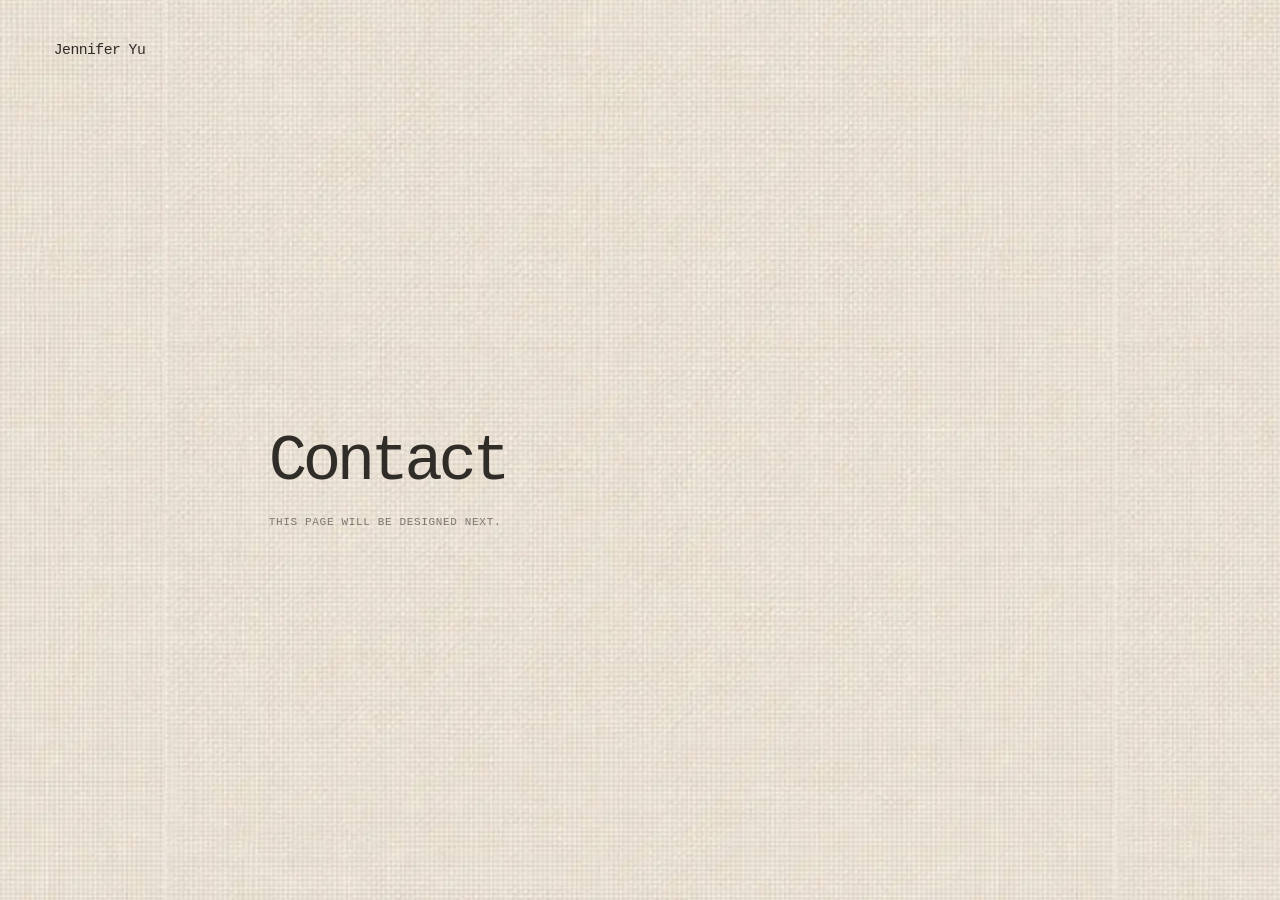
==== contact.html @ cc2c683f "Add files via upload" ====
<!doctype html>
<html lang="en">
<head>
  <meta charset="UTF-8">
  <meta name="viewport" content="width=device-width,initial-scale=1">
  <title>Contact — Jennifer Yu</title>
  <link rel="stylesheet" href="style.css?v=20260730-2">
  <style>.portfolio{opacity:1;transform:none;pointer-events:auto}.page-link{display:inline-block;text-decoration:none}</style>
</head>
<body>
  <main class="portfolio">
    <header class="site-header"><a class="wordmark page-link" href="about.html" aria-label="Return to Jennifer Yu's introduction">Jennifer Yu</a></header>
    <section class="placeholder-page" aria-labelledby="contact-title">
      <p class="placeholder-title" id="contact-title">Contact</p>
      <p class="placeholder-page__note">This page will be designed next.</p>
    </section>
  </main>
</body>
</html>
---- style.css ----
:root {
  --linen: #ede9df;
  --ink: #302d29;
  --hover: #75483f;
}

* {
  box-sizing: border-box;
}

html {
  scroll-behavior: smooth;
}

body {
  margin: 0;
  background: var(--linen);
  color: var(--ink);
  font-family: "Courier New", Courier, monospace;
}

button,
a {
  color: inherit;
}

.institution-link {
  text-decoration-line: underline;
  text-decoration-thickness: 1px;
  text-underline-offset: 3px;
  text-decoration-color: color-mix(in srgb, currentColor 42%, transparent);
  transition: color 220ms ease, text-decoration-color 220ms ease;
}

.institution-link:hover,
.institution-link:focus-visible {
  color: var(--hover);
  text-decoration-color: currentColor;
}

.institution-link:focus-visible {
  outline: 1px dotted var(--hover);
  outline-offset: 4px;
}

button {
  font: inherit;
}

.visually-hidden {
  position: absolute;
  width: 1px;
  height: 1px;
  padding: 0;
  margin: -1px;
  overflow: hidden;
  clip: rect(0, 0, 0, 0);
  white-space: nowrap;
  border: 0;
}

.cover {
  position: fixed;
  inset: 0;
  z-index: 10;
  overflow: hidden;
  background: #211d18;
  transition: opacity 800ms cubic-bezier(0.77, 0, 0.18, 1),
    visibility 800ms;
}

.cover.leaving {
  opacity: 0;
  visibility: hidden;
  pointer-events: none;
}

.cover-image {
  position: absolute;
  inset: -1px;
  background-image: url("images/jennifer-yu-cover.webp");
  background-position: center;
  background-repeat: no-repeat;
  background-size: cover;
  transform: scale(1.01);
  transition: transform 1.6s cubic-bezier(0.2, 0.7, 0, 1);
}

.cover:has(.label-button:hover) .cover-image,
.cover:has(.label-button:focus-visible) .cover-image {
  transform: scale(1.025);
}

.label-button {
  position: absolute;
  left: 50%;
  top: 50%;
  width: clamp(280px, 36vw, 620px);
  height: clamp(120px, 20vw, 270px);
  transform: translate(-50%, -50%);
  cursor: pointer;
  border: 0;
  background: transparent;
}

.label-button:focus-visible {
  outline: 1px solid rgba(255, 255, 255, 0.85);
  outline-offset: 8px;
}

.cover-hint {
  position: absolute;
  right: 24px;
  bottom: 19px;
  margin: 0;
  color: rgba(255, 255, 255, 0.68);
  font-size: 11px;
  letter-spacing: 0.08em;
  line-height: 1;
  text-transform: uppercase;
  opacity: 0;
  animation: hint-in 600ms 1.2s forwards;
}

@keyframes hint-in {
  to {
    opacity: 1;
  }
}

.portfolio {
  position: relative;
  min-height: 100svh;
  overflow: hidden;
  background-color: var(--linen);
  background-image: url("images/linen-texture-fine.webp");
  background-position: center;
  background-repeat: repeat;
  background-size: min(950px, 100vw) auto;
  opacity: 0;
  transform: translateY(12px);
  pointer-events: none;
  transition: opacity 600ms 360ms ease, transform 800ms 300ms ease;
}

.portfolio::after {
  position: absolute;
  inset: 0;
  z-index: 0;
  content: "";
  pointer-events: none;
  opacity: 0.1;
  background: var(--linen);
  mix-blend-mode: multiply;
}

.portfolio.visible {
  opacity: 1;
  transform: none;
  pointer-events: auto;
}

.site-header,
.about-page,
.placeholder-page {
  position: relative;
  z-index: 1;
}

.site-header {
  position: fixed;
  top: 0;
  left: 0;
  z-index: 3;
  padding: clamp(25px, 3.2vw, 48px) clamp(24px, 4.2vw, 64px);
}

.wordmark {
  position: relative;
  padding: 0 0 5px;
  border: 0;
  background: transparent;
  cursor: pointer;
  font-family: "Courier New", Courier, monospace;
  font-size: clamp(14px, 1.15vw, 18px);
  font-weight: 300;
  letter-spacing: -0.035em;
  line-height: 1;
}

.wordmark::after {
  position: absolute;
  right: 0;
  bottom: 0;
  left: 0;
  height: 1px;
  content: "";
  background: var(--ink);
  opacity: 0;
  transform: scaleX(0.75);
  transition: opacity 220ms ease, transform 280ms ease;
}

.wordmark:hover::after,
.wordmark:focus-visible::after {
  opacity: 0.42;
  transform: scaleX(1);
}

.wordmark:focus-visible,
.stitched-link:focus-visible {
  outline: 1px dotted var(--hover);
  outline-offset: 8px;
}

.about-page {
  display: grid;
  grid-template-rows: auto 1fr auto;
  min-height: 100svh;
  padding: clamp(94px, 14vh, 140px) clamp(24px, 4.2vw, 64px)
    clamp(28px, 4vh, 44px);
}

.main-menu {
  display: flex;
  align-items: center;
  justify-content: flex-start;
  gap: clamp(28px, 3.5vw, 54px);
  width: 100%;
  margin: 0;
  text-align: left;
}

.stitched-link {
  position: relative;
  padding: 0 0 7px;
  border: 0;
  background: transparent;
  cursor: pointer;
  font-family: "Courier New", Courier, monospace;
  font-size: clamp(15px, 1.35vw, 20px);
  font-weight: 300;
  letter-spacing: -0.035em;
  line-height: 1;
  transition: color 260ms ease, transform 260ms ease;
}

.stitched-link::after {
  position: absolute;
  right: 0;
  bottom: 2px;
  left: 0;
  height: 1px;
  content: "";
  background: currentColor;
  opacity: 0.48;
  transform: scaleX(1);
  transform-origin: left center;
  transition: opacity 220ms ease, transform 420ms cubic-bezier(0.22, 1, 0.36, 1);
}

.stitched-link:hover,
.stitched-link:focus-visible {
  color: var(--hover);
  transform: translateX(4px);
}

.stitched-link:hover::after,
.stitched-link:focus-visible::after {
  opacity: 0.9;
  transform: scaleX(1);
}

.about-layout {
  display: grid;
  grid-template-columns: minmax(360px, 0.88fr) minmax(360px, 1.12fr);
  align-items: center;
  gap: clamp(48px, 6vw, 92px);
  width: min(1180px, 88vw);
  margin: -1vh auto 0;
}

.about-copy {
  min-width: 0;
  max-width: 610px;
  font-family: "Courier New", Courier, monospace;
  font-size: clamp(13px, 1.15vw, 17px);
  font-weight: 300;
  letter-spacing: -0.025em;
  line-height: 1.76;
}

.about-copy strong {
  font-weight: 620;
}

.about-copy p {
  margin: 0;
}

.about-copy p + p {
  margin-top: 1.45em;
}

.portrait {
  width: min(100%, 460px);
  margin: 0;
  justify-self: end;
  overflow: hidden;
  background: #d8d2c8;
  aspect-ratio: 4 / 5;
  transform: translateY(-24px);
}

.portrait img {
  display: block;
  width: 100%;
  height: 100%;
  object-fit: cover;
  object-position: 61% 45%;
}

.social-links {
  display: flex;
  align-items: center;
  justify-content: center;
  gap: 24px;
  min-height: 34px;
}

.social-link {
  display: block;
  width: 27px;
  height: 27px;
  color: var(--ink);
  text-decoration: none;
  opacity: 0.82;
  transition: opacity 220ms ease, transform 220ms ease;
}

.social-link svg {
  display: block;
  width: 100%;
  height: 100%;
  fill: currentColor;
}

.social-link:hover,
.social-link:focus-visible {
  opacity: 1;
  transform: translateY(-2px);
}

.social-link:focus-visible {
  outline: 1px dotted var(--hover);
  outline-offset: 6px;
}

.placeholder-page {
  display: flex;
  flex-direction: column;
  justify-content: center;
  min-height: 100svh;
  padding: 16vh 8vw 10vh clamp(52px, 21vw, 360px);
}

.placeholder-page p {
  margin: 0;
  font-size: clamp(34px, 5vw, 72px);
  letter-spacing: -0.07em;
}

.placeholder-page .placeholder-page__note {
  margin-top: 18px;
  color: rgba(48, 45, 41, 0.58);
  font-size: 11px;
  letter-spacing: 0.06em;
  text-transform: uppercase;
}

@media (max-width: 700px) {
  .cover-image {
    background-size: auto 100%;
  }

  .label-button {
    width: 58vw;
    height: 26vw;
    min-height: 90px;
  }

  .cover-hint {
    right: 16px;
    bottom: 16px;
    font-size: 9px;
  }

  .site-header {
    padding: 25px 22px;
  }

  .wordmark {
    font-size: 13px;
  }

  .about-page,
  .placeholder-page {
    padding-right: 22px;
    padding-left: 22px;
  }

  .main-menu {
    gap: 26px;
    margin: 6px 0 0;
    padding-left: 0;
  }

  .stitched-link {
    padding-bottom: 7px;
    font-size: 15px;
  }

  .about-page {
    grid-template-rows: auto 1fr auto;
    padding-top: 84px;
    padding-bottom: 22px;
  }

  .about-layout {
    grid-template-columns: minmax(0, 0.82fr) minmax(0, 1.18fr);
    align-items: center;
    gap: 20px;
    width: 100%;
    margin: 10px 0 8px;
  }

  .portrait {
    grid-column: 2;
    grid-row: 1;
    width: 100%;
    justify-self: end;
    aspect-ratio: 3 / 4;
    transform: translateY(-28px);
  }

  .about-copy {
    grid-column: 1;
    grid-row: 1;
    width: 100%;
    max-width: 100%;
    overflow-wrap: anywhere;
    font-size: clamp(9px, 2.3vw, 10.75px);
    line-height: 1.7;
    text-align: left;
  }

  .about-copy p + p {
    margin-top: 1.1em;
  }

  .social-links {
    gap: 20px;
  }

  .social-link {
    width: 24px;
    height: 24px;
  }
}

@media (prefers-reduced-motion: reduce) {
  *,
  *::before,
  *::after {
    scroll-behavior: auto !important;
    animation-duration: 0.01ms !important;
    animation-iteration-count: 1 !important;
    transition-duration: 0.01ms !important;
  }
}
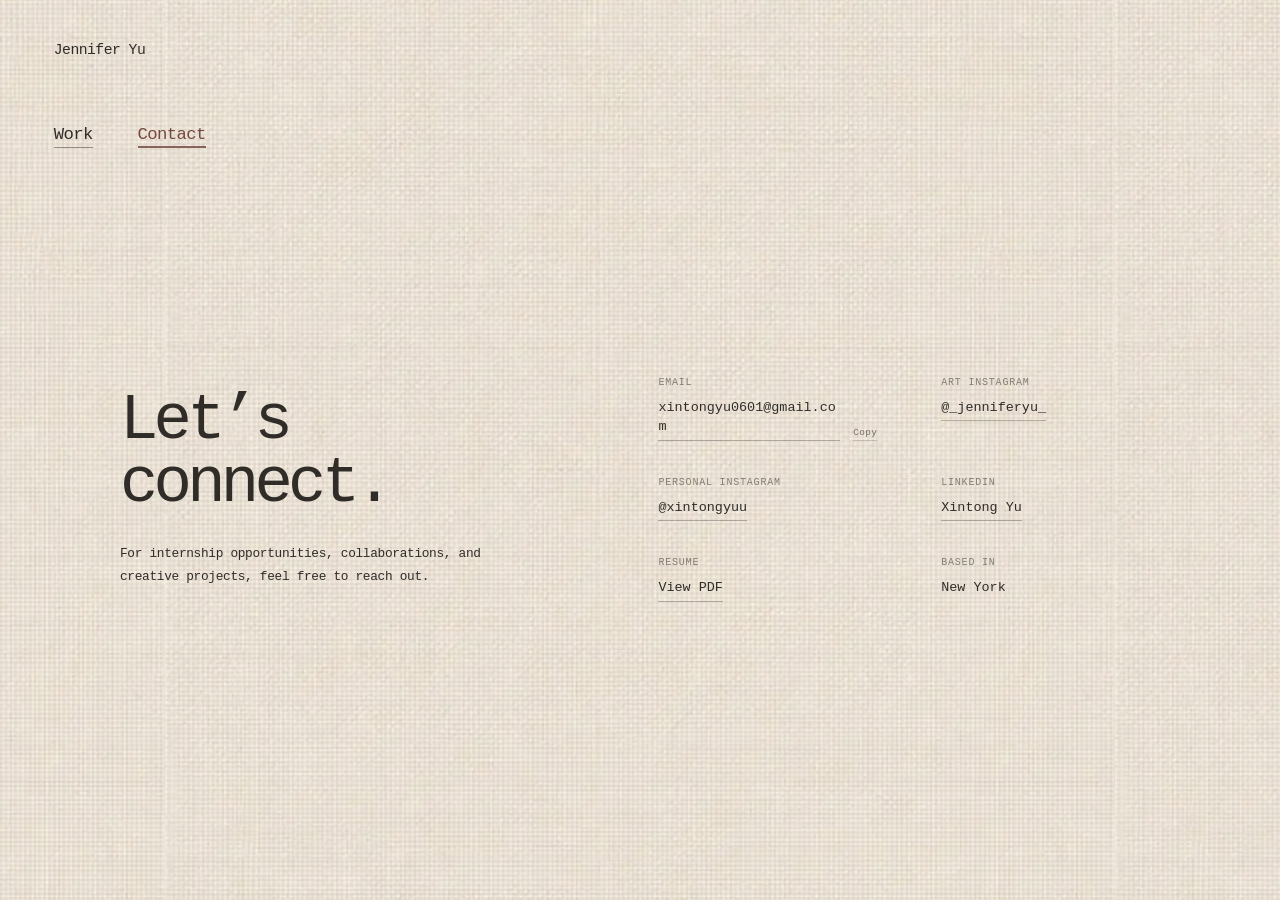
==== commit bb6c773b: "Add files via upload" ====
--- a/contact.html
+++ b/contact.html
@@ -3,17 +3,84 @@
 <head>
   <meta charset="UTF-8">
   <meta name="viewport" content="width=device-width,initial-scale=1">
+  <meta name="description" content="Contact Jennifer Yu — Fashion Designer">
   <title>Contact — Jennifer Yu</title>
-  <link rel="stylesheet" href="style.css?v=20260730-2">
+  <link rel="stylesheet" href="style.css?v=20260730-contact">
   <style>.portfolio{opacity:1;transform:none;pointer-events:auto}.page-link{display:inline-block;text-decoration:none}</style>
 </head>
 <body>
   <main class="portfolio">
     <header class="site-header"><a class="wordmark page-link" href="about.html" aria-label="Return to Jennifer Yu's introduction">Jennifer Yu</a></header>
-    <section class="placeholder-page" aria-labelledby="contact-title">
-      <p class="placeholder-title" id="contact-title">Contact</p>
-      <p class="placeholder-page__note">This page will be designed next.</p>
+    <section class="contact-page" aria-labelledby="contact-title">
+      <nav class="main-menu contact-menu" aria-label="Portfolio">
+        <a class="stitched-link page-link" href="work.html">Work</a>
+        <a class="stitched-link page-link stitched-link--active" href="contact.html" aria-current="page">Contact</a>
+      </nav>
+      <div class="contact-layout">
+        <div class="contact-intro">
+          <h1 id="contact-title">Let’s connect.</h1>
+          <p>For internship opportunities, collaborations, and creative projects, feel free to reach out.</p>
+        </div>
+        <dl class="contact-list">
+          <div>
+            <dt>Email</dt>
+            <dd>
+              <span class="email-actions">
+                <a class="email-address" id="email-link" href="mailto:xintongyu0601@gmail.com">xintongyu0601@gmail.com</a>
+                <button class="copy-email" id="copy-email" type="button">Copy</button>
+                <span class="visually-hidden" id="copy-status" aria-live="polite"></span>
+              </span>
+            </dd>
+          </div>
+          <div><dt>Art Instagram</dt><dd><a href="https://www.instagram.com/_jenniferyu_/" target="_blank" rel="noreferrer">@_jenniferyu_</a></dd></div>
+          <div><dt>Personal Instagram</dt><dd><a href="https://www.instagram.com/xintongyuu/" target="_blank" rel="noreferrer">@xintongyuu</a></dd></div>
+          <div><dt>LinkedIn</dt><dd><a href="https://www.linkedin.com/in/xintong-yu-71784a2b6/" target="_blank" rel="noreferrer">Xintong Yu</a></dd></div>
+          <div><dt>Resume</dt><dd><a href="resume/xintong-yu-resume.pdf" target="_blank" rel="noreferrer">View PDF</a></dd></div>
+          <div><dt>Based in</dt><dd>New York</dd></div>
+        </dl>
+      </div>
     </section>
   </main>
+  <script>
+    (() => {
+      const email = "xintongyu0601@gmail.com";
+      const emailLink = document.getElementById("email-link");
+      const copyButton = document.getElementById("copy-email");
+      const copyStatus = document.getElementById("copy-status");
+
+      emailLink.addEventListener("click", (event) => {
+        const touch = matchMedia("(pointer: coarse)").matches || navigator.maxTouchPoints > 0;
+        if (!touch) {
+          event.preventDefault();
+          window.open(
+            "https://mail.google.com/mail/?view=cm&fs=1&to=" + encodeURIComponent(email),
+            "_blank",
+            "noopener,noreferrer"
+          );
+        }
+      });
+
+      copyButton.addEventListener("click", async () => {
+        try {
+          await navigator.clipboard.writeText(email);
+        } catch {
+          const area = document.createElement("textarea");
+          area.value = email;
+          area.style.position = "fixed";
+          area.style.opacity = "0";
+          document.body.appendChild(area);
+          area.select();
+          document.execCommand("copy");
+          area.remove();
+        }
+        copyButton.textContent = "Copied";
+        copyStatus.textContent = "Email address copied";
+        setTimeout(() => {
+          copyButton.textContent = "Copy";
+          copyStatus.textContent = "";
+        }, 1800);
+      });
+    })();
+  </script>
 </body>
 </html>
--- a/style.css
+++ b/style.css
@@ -162,7 +162,8 @@
 
 .site-header,
 .about-page,
-.placeholder-page {
+.placeholder-page,
+.contact-page {
   position: relative;
   z-index: 1;
 }
@@ -404,7 +405,8 @@
   }
 
   .about-page,
-  .placeholder-page {
+  .placeholder-page,
+  .contact-page {
     padding-right: 22px;
     padding-left: 22px;
   }
@@ -468,6 +470,204 @@
   }
 }
 
+.contact-page {
+  display: grid;
+  grid-template-rows: auto 1fr;
+  min-height: 100svh;
+  padding: clamp(94px, 14vh, 140px) clamp(24px, 4.2vw, 64px)
+    clamp(40px, 6vh, 72px);
+}
+
+.contact-menu {
+  align-self: start;
+}
+
+.stitched-link--active {
+  color: var(--hover);
+}
+
+.stitched-link--active::after {
+  height: 2px;
+  opacity: 0.82;
+}
+
+.contact-layout {
+  display: grid;
+  grid-template-columns: minmax(300px, 0.9fr) minmax(330px, 1.1fr);
+  align-items: center;
+  gap: clamp(70px, 10vw, 170px);
+  width: min(1040px, 86vw);
+  margin: -2vh auto 0;
+}
+
+.contact-intro {
+  max-width: 440px;
+}
+
+.contact-intro h1 {
+  margin: 0;
+  font-size: clamp(38px, 5vw, 76px);
+  font-weight: 300;
+  letter-spacing: -0.075em;
+  line-height: 0.98;
+}
+
+.contact-intro p {
+  max-width: 410px;
+  margin: 28px 0 0;
+  font-size: clamp(12px, 1vw, 15px);
+  font-weight: 300;
+  letter-spacing: -0.025em;
+  line-height: 1.75;
+}
+
+.contact-list {
+  display: grid;
+  grid-template-columns: repeat(2, minmax(0, 1fr));
+  gap: clamp(30px, 4vh, 46px) clamp(38px, 5vw, 76px);
+  margin: 0;
+}
+
+.contact-list div {
+  min-width: 0;
+}
+
+.contact-list dt {
+  margin: 0 0 10px;
+  color: rgba(48, 45, 41, 0.55);
+  font-size: 10px;
+  letter-spacing: 0.08em;
+  text-transform: uppercase;
+}
+
+.contact-list dd {
+  margin: 0;
+  overflow-wrap: anywhere;
+  font-size: clamp(12px, 1.05vw, 15px);
+  line-height: 1.45;
+}
+
+.contact-list a {
+  position: relative;
+  display: inline-block;
+  padding-bottom: 4px;
+  text-decoration: none;
+  transition: color 220ms ease, transform 220ms ease;
+}
+
+.contact-list a::after {
+  position: absolute;
+  right: 0;
+  bottom: 0;
+  left: 0;
+  height: 1px;
+  content: "";
+  background: currentColor;
+  opacity: 0.32;
+  transform-origin: left;
+  transition: opacity 220ms ease, transform 300ms ease;
+}
+
+.contact-list a:hover,
+.contact-list a:focus-visible {
+  color: var(--hover);
+  transform: translateX(3px);
+}
+
+.contact-list a:hover::after,
+.contact-list a:focus-visible::after {
+  opacity: 0.9;
+}
+
+.contact-list a:focus-visible {
+  outline: 1px dotted var(--hover);
+  outline-offset: 5px;
+}
+
+.email-actions {
+  display: inline-grid;
+  grid-template-columns: minmax(0, 1fr) auto;
+  align-items: end;
+  gap: 13px;
+  max-width: 100%;
+}
+
+.copy-email {
+  padding: 2px 0;
+  border: 0;
+  border-bottom: 1px solid color-mix(in srgb, currentColor 32%, transparent);
+  background: transparent;
+  color: color-mix(in srgb, var(--ink) 64%, transparent);
+  cursor: pointer;
+  font-size: 0.7em;
+  letter-spacing: 0.04em;
+  line-height: 1;
+  white-space: nowrap;
+  transition: color 220ms ease, border-color 220ms ease;
+}
+
+.copy-email:hover,
+.copy-email:focus-visible {
+  color: var(--hover);
+  border-color: currentColor;
+}
+
+.copy-email:focus-visible {
+  outline: 1px dotted var(--hover);
+  outline-offset: 5px;
+}
+
+@media (max-width: 700px) {
+  .contact-page {
+    grid-template-rows: auto 1fr;
+    padding-top: 84px;
+    padding-bottom: 36px;
+  }
+
+  .contact-layout {
+    grid-template-columns: 1fr;
+    align-content: center;
+    gap: 48px;
+    width: 100%;
+    margin: 0;
+    padding: 46px 0 18px;
+  }
+
+  .contact-intro h1 {
+    font-size: clamp(38px, 13vw, 58px);
+  }
+
+  .contact-intro p {
+    margin-top: 22px;
+    font-size: 12px;
+  }
+
+  .contact-list {
+    grid-template-columns: repeat(2, minmax(0, 1fr));
+    gap: 30px 22px;
+  }
+
+  .contact-list dd {
+    font-size: 11px;
+  }
+
+  .email-actions {
+    width: 100%;
+    gap: 7px;
+  }
+
+  .email-address {
+    font-size: 9px;
+    letter-spacing: -0.045em;
+    white-space: nowrap;
+  }
+
+  .copy-email {
+    font-size: 7px;
+    letter-spacing: 0;
+  }
+}
+
 @media (prefers-reduced-motion: reduce) {
   *,
   *::before,
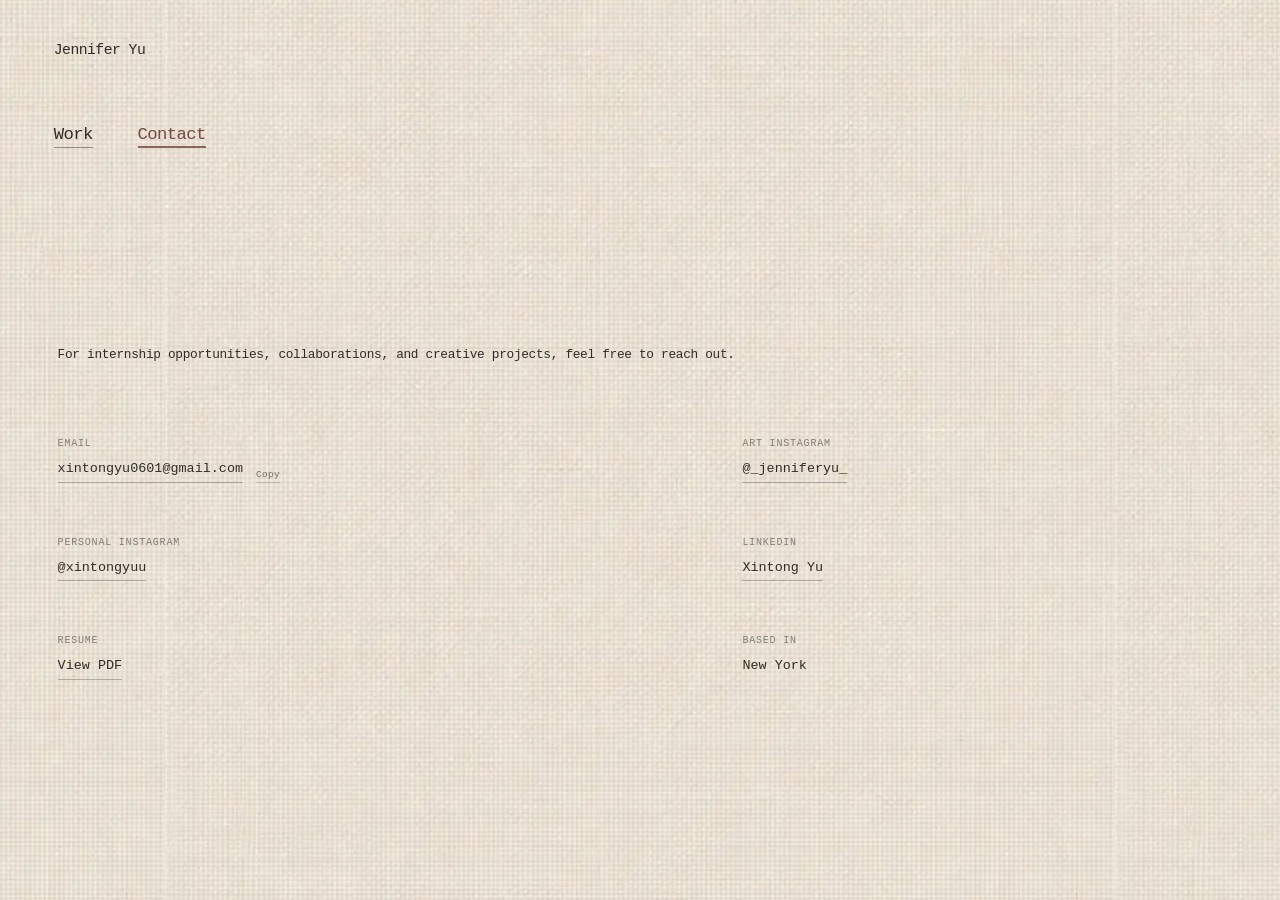
==== commit feead225: "Add files via upload" ====
--- a/contact.html
+++ b/contact.html
@@ -5,7 +5,7 @@
   <meta name="viewport" content="width=device-width,initial-scale=1">
   <meta name="description" content="Contact Jennifer Yu — Fashion Designer">
   <title>Contact — Jennifer Yu</title>
-  <link rel="stylesheet" href="style.css?v=20260730-contact">
+  <link rel="stylesheet" href="style.css?v=20260730-contact-final">
   <style>.portfolio{opacity:1;transform:none;pointer-events:auto}.page-link{display:inline-block;text-decoration:none}</style>
 </head>
 <body>
@@ -17,10 +17,7 @@
         <a class="stitched-link page-link stitched-link--active" href="contact.html" aria-current="page">Contact</a>
       </nav>
       <div class="contact-layout">
-        <div class="contact-intro">
-          <h1 id="contact-title">Let’s connect.</h1>
-          <p>For internship opportunities, collaborations, and creative projects, feel free to reach out.</p>
-        </div>
+        <p class="contact-intro" id="contact-title">For internship opportunities, collaborations, and creative projects, feel free to reach out.</p>
         <dl class="contact-list">
           <div>
             <dt>Email</dt>
--- a/style.css
+++ b/style.css
@@ -492,39 +492,31 @@
 }
 
 .contact-layout {
-  display: grid;
-  grid-template-columns: minmax(300px, 0.9fr) minmax(330px, 1.1fr);
-  align-items: center;
-  gap: clamp(70px, 10vw, 170px);
-  width: min(1040px, 86vw);
-  margin: -2vh auto 0;
+  display: flex;
+  flex-direction: column;
+  justify-content: center;
+  gap: clamp(54px, 8vh, 86px);
+  width: min(1180px, 91vw);
+  margin: 0 auto;
+  padding: clamp(34px, 5vh, 62px) 0 clamp(8px, 2vh, 24px);
 }
 
 .contact-intro {
-  max-width: 440px;
-}
-
-.contact-intro h1 {
-  margin: 0;
-  font-size: clamp(38px, 5vw, 76px);
-  font-weight: 300;
-  letter-spacing: -0.075em;
-  line-height: 0.98;
-}
-
-.contact-intro p {
-  max-width: 410px;
-  margin: 28px 0 0;
+  width: 100%;
+  max-width: none;
+  margin: 0;
   font-size: clamp(12px, 1vw, 15px);
   font-weight: 300;
   letter-spacing: -0.025em;
   line-height: 1.75;
+  text-align: left;
 }
 
 .contact-list {
   display: grid;
   grid-template-columns: repeat(2, minmax(0, 1fr));
-  gap: clamp(30px, 4vh, 46px) clamp(38px, 5vw, 76px);
+  gap: clamp(42px, 6vh, 68px) clamp(120px, 16vw, 240px);
+  width: 100%;
   margin: 0;
 }
 
@@ -625,21 +617,16 @@
   }
 
   .contact-layout {
-    grid-template-columns: 1fr;
-    align-content: center;
-    gap: 48px;
+    justify-content: center;
+    gap: 42px;
     width: 100%;
     margin: 0;
-    padding: 46px 0 18px;
-  }
-
-  .contact-intro h1 {
-    font-size: clamp(38px, 13vw, 58px);
-  }
-
-  .contact-intro p {
-    margin-top: 22px;
+    padding: 42px 0 18px;
+  }
+
+  .contact-intro {
     font-size: 12px;
+    text-align: left;
   }
 
   .contact-list {
